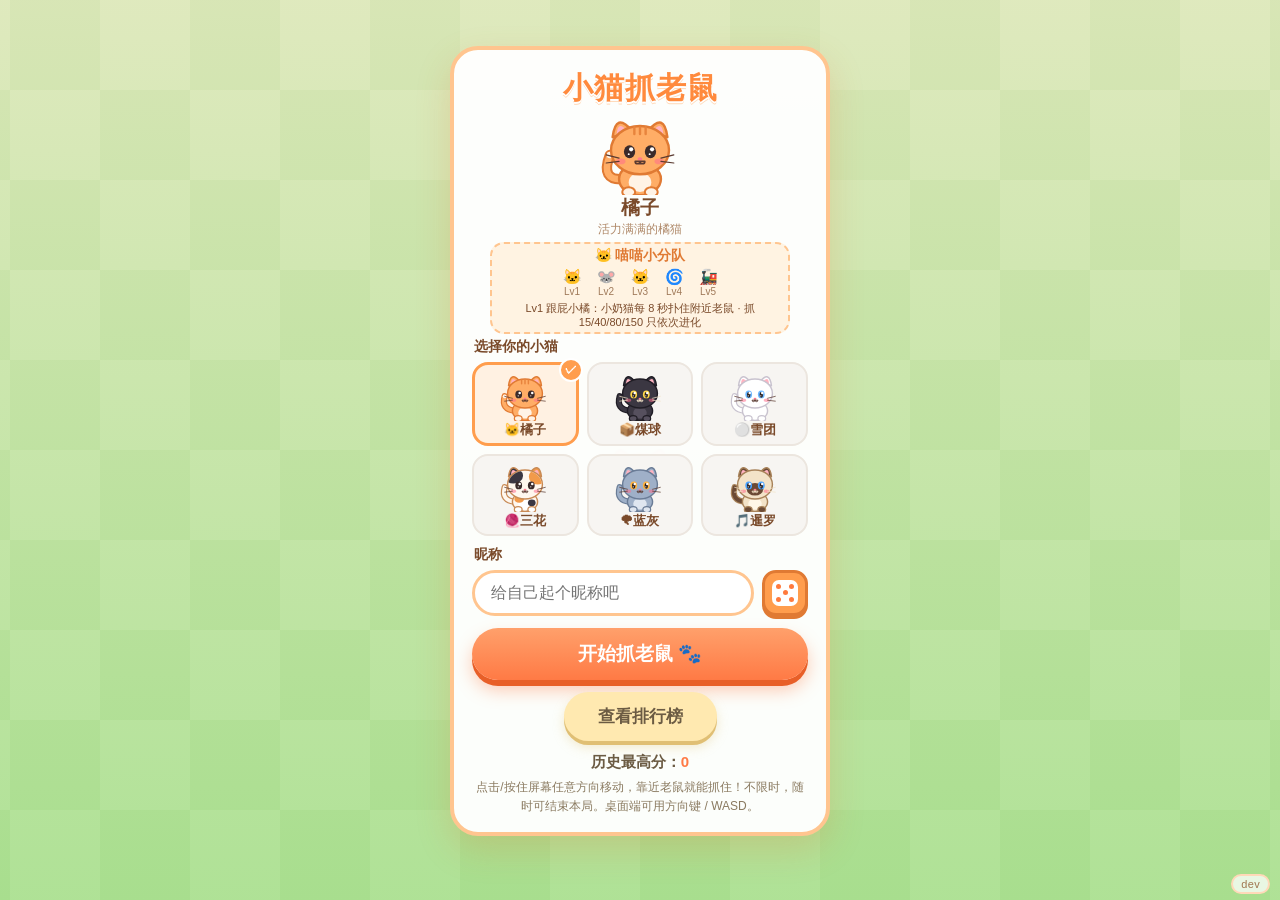
==== web/index.html @ 01315ba4 "v10 UX: merged score popups, perf (box grid, extra res step), near-20 tells, onboarding, HUD drag-th" ====
<!DOCTYPE html>
<html lang="zh-CN">
<head>
<meta charset="UTF-8">
<meta name="viewport" content="width=device-width, initial-scale=1, maximum-scale=1, minimum-scale=1, user-scalable=no, viewport-fit=cover">
<meta name="theme-color" content="#a8de8e">
<title>小猫抓老鼠 Cat Mouse Chase</title>
<link rel="icon" href="data:,">
<link rel="stylesheet" href="style.css?v=__BUILD__">
</head>
<body>
<div id="app">
  <canvas id="game" role="img" aria-label="游戏画面：小猫在草地上抓老鼠"></canvas>

  <div id="hud" class="hidden">
    <div id="hudLeft">
      <div id="scoreText" class="hud-pill" aria-label="得分" aria-live="off">0</div>
      <div id="comboText" class="hidden"></div>
      <div id="rankText" class="hud-pill small">排名：未上榜</div>
      <div id="abilityBadge" class="hud-pill small ability-badge" role="button" tabindex="0" aria-label="查看技能图鉴（暂停）"></div>
    </div>
    <div id="hudRight">
      <button id="hudLbBtn" class="icon-btn lb-hud-btn" aria-label="排行榜">🏆<span>排行</span></button>
      <button id="pauseBtn" class="icon-btn" aria-label="暂停">⏸</button>
      <button id="muteBtn" class="icon-btn" aria-label="静音切换">🔊</button>
    </div>
  </div>

  <div id="evoBanner" class="evo-banner hidden" aria-live="polite"></div>

  <div id="startScreen" class="overlay">
    <div id="buildTag" class="build-tag" aria-label="版本号"></div>
    <div class="panel start-panel">
      <h1>小猫抓老鼠</h1>
      <canvas id="skinPreview" class="skin-preview" width="160" height="150" aria-hidden="true"></canvas>
      <div class="skin-name" id="skinName">橘子</div>
      <div class="skin-desc" id="skinDesc">活力满满的橘猫</div>
      <div class="skin-ability" id="skinAbility"></div>
      <div class="section-title">选择你的小猫</div>
      <div class="skin-grid" id="skinGrid" role="radiogroup" aria-label="选择小猫"></div>
      <label class="nickname-label" for="nicknameInput">昵称</label>
      <div class="nickname-row">
        <input id="nicknameInput" type="text" maxlength="12" placeholder="给自己起个昵称吧" autocomplete="off">
        <button id="diceBtn" class="dice-btn" type="button" aria-label="随机昵称"><span class="dice-face"><i></i><i></i><i></i><i></i><i></i></span></button>
      </div>
      <p class="nickname-hint hidden" id="nicknameHint">昵称包含不当词语，将使用默认昵称</p>
      <button id="startBtn" class="btn-primary btn-wide">开始抓老鼠 🐾</button>
      <button id="showLeaderboardBtnStart" class="btn-secondary">查看排行榜</button>
      <p class="best">历史最高分：<span id="bestScoreStart">0</span></p>
      <p class="hint">点击/按住屏幕任意方向移动，靠近老鼠就能抓住！不限时，随时可结束本局。桌面端可用方向键 / WASD。</p>
    </div>
  </div>

  <div id="pauseScreen" class="overlay hidden">
    <div class="panel">
      <h2>已暂停</h2>
      <button id="resumeBtn" class="btn-primary">继续</button>
      <button id="endRunBtn" class="btn-secondary">结束本局</button>
      <div class="audio-set" id="audioSet">
        <label><input type="checkbox" id="bgmOn"> 🎵 音乐</label><input type="range" id="bgmVol" min="0" max="100" aria-label="音乐音量">
        <label><input type="checkbox" id="sfxOn"> 🔔 音效</label><input type="range" id="sfxVol" min="0" max="100" aria-label="音效音量">
      </div>
      <div class="game-set" id="gameSet">
        <label><input type="checkbox" id="shakeOn"> 📳 震动 / 屏幕抖动</label>
        <label><input type="checkbox" id="reduceMotion"> 🐢 减少动效</label>
        <label><input type="checkbox" id="joystickOn"> 🕹️ 虚拟摇杆</label>
        <label><input type="checkbox" id="cbMode"> 👁️ 色弱模式（金鼠加黑白虚线圈）</label>
      </div>
    </div>
  </div>

  <div id="confirmEndScreen" class="overlay hidden">
    <div class="panel">
      <h2>确定结束本局吗？</h2>
      <p class="hint">本局数据会被冻结并自动结算，游戏不会自动结束，误触可以取消。</p>
      <button id="confirmEndYesBtn" class="btn-primary">结束本局</button>
      <button id="confirmEndNoBtn" class="btn-secondary">继续游戏</button>
    </div>
  </div>

  <div id="resultScreen" class="overlay hidden">
    <div class="panel">
      <h2>本局结算</h2>
      <div class="result-stats">
        <div>得分：<span id="resultScore">0</span></div>
        <div>捕获数：<span id="resultCatches">0</span></div>
        <div>游玩时长：<span id="resultDuration">0</span> 秒</div>
        <div>本局最高连击：x<span id="resultCombo">0</span></div>
        <div>历史最高分：<span id="resultBest">0</span></div>
      </div>
      <div id="resultRankStatus" aria-live="polite">结算中…</div>
      <div id="resultGap" class="result-gap hidden" aria-live="polite"></div>
      <label class="nickname-label" for="nicknameInputResult">昵称（下一局生效）
        <input id="nicknameInputResult" type="text" maxlength="12" autocomplete="off">
      </label>
      <p class="nickname-hint hidden" id="nicknameHintResult">昵称包含不当词语，将使用默认昵称</p>
      <button id="restartBtn" class="btn-primary btn-wide btn-big">再来一局 🐾</button>
      <div class="btn-row">
        <button id="showLeaderboardBtnResult" class="btn-secondary">查看排行榜</button>
      </div>
      <button id="homeBtn" class="btn-secondary">返回首页</button>
    </div>
  </div>

  <div id="onboardScreen" class="overlay hidden" role="dialog" aria-modal="true" aria-label="新手引导">
    <div class="panel onboard-panel">
      <div class="ob-ic" aria-hidden="true"></div>
      <h2 class="ob-t"></h2>
      <p class="ob-d"></p>
      <div class="ob-dots" aria-hidden="true"></div>
      <button id="onboardNext" class="btn-primary btn-wide"></button>
      <button id="onboardSkip" class="btn-secondary">跳过</button>
    </div>
  </div>

  <div id="abilityScreen" class="overlay hidden">
    <div class="panel ab-panel">
      <h2>⏸ 技能图鉴</h2>
      <p class="lb-sub">游戏已暂停 · 关闭后继续</p>
      <div id="abTabs" class="ab-tabs" role="tablist"></div>
      <div id="abStages" class="ab-stages"></div>
      <button id="abilityCloseBtn" class="btn-secondary">关闭并继续</button>
    </div>
  </div>

  <div id="leaderboardScreen" class="overlay hidden">
    <div class="panel">
      <h2>排行榜</h2>
      <p class="lb-sub hidden" id="lbSub">游戏已暂停 · 每 5 秒自动刷新</p>
      <div id="lbFilter" class="lb-filter" role="group" aria-label="按小猫筛选"></div>
      <div id="leaderboardList" class="leaderboard-list"></div>
      <button id="leaderboardCloseBtn" class="btn-secondary">关闭</button>
    </div>
  </div>
</div>
<script src="version.js?v=__BUILD__"></script>
<script src="audio.js?v=__BUILD__"></script>
<script src="art.js?v=__BUILD__"></script>
<script src="anim.js?v=__BUILD__"></script>
<script src="game.js?v=__BUILD__"></script>
</body>
</html>
---- web/style.css ----
* {
  margin: 0;
  padding: 0;
  box-sizing: border-box;
}

html, body {
  width: 100%;
  height: 100%;
  min-height: 100dvh;
  overflow: hidden;
  background: #8fcf6b;
  font-family: -apple-system, BlinkMacSystemFont, "PingFang SC", "Microsoft YaHei",
    "Helvetica Neue", Arial, sans-serif;
  touch-action: none;
  -webkit-user-select: none;
  user-select: none;
  -webkit-touch-callout: none;
}

#app {
  position: fixed;
  inset: 0;
  width: 100%;
  height: 100%;
  height: 100dvh;
  min-height: -webkit-fill-available;
  overflow: hidden;
}

#game {
  position: absolute;
  inset: 0;
  display: block;
  width: 100%;
  height: 100%;
  touch-action: none;
}

#hud {
  position: absolute;
  top: 0;
  left: 0;
  right: 0;
  display: flex;
  align-items: flex-start;
  justify-content: space-between;
  padding: max(10px, env(safe-area-inset-top)) max(14px, env(safe-area-inset-right)) 0 max(14px, env(safe-area-inset-left));
  z-index: 5;
  /* #hud 本身必须禁用指针事件：否则即使子元素都设了 pointer-events，
     这个跨越整个顶部的容器仍会挡住下面的 canvas 点击（见 code review）。
     只有 #hudRight > * 显式打开 pointer-events: auto，按钮才可点。 */
  pointer-events: none;
}

#hud.hidden {
  display: none;
}

#hudLeft {
  pointer-events: none;
  display: flex;
  flex-direction: column;
  gap: 2px;
}

#hudRight {
  pointer-events: none;
  display: flex;
  align-items: center;
  gap: 8px;
}

#hudRight > * {
  pointer-events: auto;
}

#scoreText {
  font-size: 26px;
  font-weight: 800;
  color: #fff;
  text-shadow: 0 2px 0 rgba(0, 0, 0, 0.18), 0 0 6px rgba(255, 255, 255, 0.4);
  letter-spacing: 1px;
}

#comboText {
  font-size: 15px;
  font-weight: 700;
  color: #fff6b8;
  text-shadow: 0 1px 0 rgba(0, 0, 0, 0.25);
}

#comboText.hidden {
  display: none;
}

#rankText {
  font-size: 13px;
  font-weight: 600;
  color: #fff;
  text-shadow: 0 1px 0 rgba(0, 0, 0, 0.2);
  opacity: 0.9;
}

.icon-btn {
  width: 40px;
  height: 40px;
  border-radius: 50%;
  border: none;
  background: rgba(255, 255, 255, 0.78);
  box-shadow: 0 3px 8px rgba(0, 0, 0, 0.15);
  font-size: 18px;
  display: flex;
  align-items: center;
  justify-content: center;
  cursor: pointer;
}

.icon-btn:active {
  transform: scale(0.92);
}

.overlay {
  position: absolute;
  inset: 0;
  display: flex;
  align-items: center;
  justify-content: center;
  background: linear-gradient(180deg, rgba(135, 206, 250, 0.5), rgba(143, 207, 107, 0.55));
  z-index: 10;
  padding: 20px;
  overflow-y: auto;
}

.hidden {
  display: none;
}

.panel {
  width: min(86vw, 380px);
  max-height: 90vh;
  overflow-y: auto;
  background: #fffdf6;
  border-radius: 28px;
  padding: 28px 26px 26px;
  text-align: center;
  box-shadow: 0 16px 40px rgba(0, 0, 0, 0.2);
  border: 4px solid #ffd977;
}

.panel h1 {
  font-size: 28px;
  color: #ff8a5c;
  margin-bottom: 2px;
  text-shadow: 1px 1px 0 #fff3d6;
}

.panel h2 {
  font-size: 22px;
  color: #ff8a5c;
  margin-bottom: 10px;
}

.subtitle {
  font-size: 13px;
  color: #c79a5b;
  letter-spacing: 2px;
  margin-bottom: 14px;
}

.cat-preview {
  font-size: 50px;
  line-height: 1;
  margin: 6px 0 14px;
}

.hint {
  font-size: 13px;
  color: #8a7a60;
  line-height: 1.6;
  margin-bottom: 16px;
}

.btn-primary,
.btn-secondary {
  display: inline-block;
  border: none;
  padding: 13px 34px;
  font-size: 17px;
  font-weight: 800;
  border-radius: 999px;
  cursor: pointer;
  margin: 6px 4px;
}

.btn-primary {
  color: #fff;
  background: linear-gradient(180deg, #ffa06b, #ff7a45);
  box-shadow: 0 6px 0 #e85f28, 0 10px 18px rgba(255, 122, 69, 0.4);
}

.btn-primary:active {
  transform: translateY(4px);
  box-shadow: 0 2px 0 #e85f28, 0 4px 10px rgba(255, 122, 69, 0.4);
}

.btn-secondary {
  color: #6b5b43;
  background: #ffe9b0;
  box-shadow: 0 4px 0 #e0bf74, 0 6px 12px rgba(224, 191, 116, 0.35);
}

.btn-secondary:active {
  transform: translateY(3px);
  box-shadow: 0 1px 0 #e0bf74, 0 2px 6px rgba(224, 191, 116, 0.35);
}

.btn-row {
  display: flex;
  justify-content: center;
  flex-wrap: wrap;
}

.best,
.score-line {
  margin-top: 14px;
  font-size: 15px;
  color: #6b5b43;
  font-weight: 600;
}

.best span,
.score-line span {
  color: #ff7a45;
  font-weight: 800;
}

.nickname-label {
  display: block;
  margin: 14px 0 6px;
  font-size: 13px;
  color: #8a7a60;
  font-weight: 600;
  text-align: left;
}

.nickname-label input {
  display: block;
  width: 100%;
  margin-top: 6px;
  padding: 10px 12px;
  font-size: 15px;
  border-radius: 12px;
  border: 2px solid #ffd977;
  background: #fff;
  color: #4a3f2e;
  box-sizing: border-box;
}

.nickname-label input:focus {
  outline: none;
  border-color: #ff7a45;
}

.nickname-hint {
  margin: -2px 0 4px;
  font-size: 12px;
  color: #d1442c;
  text-align: left;
}

.nickname-hint.hidden {
  display: none;
}

.result-stats {
  text-align: left;
  font-size: 14px;
  color: #6b5b43;
  line-height: 1.9;
  margin: 10px 0;
}

.result-stats span {
  color: #ff7a45;
  font-weight: 800;
}

#resultRankStatus {
  font-size: 13px;
  color: #8a7a60;
  margin-bottom: 6px;
}

.leaderboard-list {
  max-height: 50vh;
  overflow-y: auto;
  margin: 10px 0;
  text-align: left;
}

.lb-row {
  display: flex;
  align-items: center;
  justify-content: space-between;
  padding: 8px 4px;
  border-bottom: 1px solid #f1e4bf;
  font-size: 14px;
  color: #4a3f2e;
}

.lb-rank {
  width: 26px;
  color: #c79a5b;
  font-weight: 700;
  flex-shrink: 0;
}

.lb-name {
  flex: 1;
  overflow: hidden;
  text-overflow: ellipsis;
  white-space: nowrap;
  padding: 0 6px;
}

.lb-score {
  font-weight: 800;
  color: #ff7a45;
  flex-shrink: 0;
}

.lb-badge {
  font-size: 11px;
  font-weight: 700;
  border-radius: 999px;
  padding: 2px 7px;
  margin-left: 6px;
  flex-shrink: 0;
}

.lb-badge.live {
  background: #ffdede;
  color: #d1442c;
}

.lb-badge.paused {
  background: #e6e6e6;
  color: #777;
}

.lb-empty,
.lb-loading,
.lb-error {
  font-size: 13px;
  color: #8a7a60;
  text-align: center;
  padding: 16px 0;
}

/* ===== Q版重设计 ===== */
html, body { background: #a8de8e; }
.overlay { background: linear-gradient(180deg, rgba(255, 236, 214, 0.55), rgba(168, 222, 142, 0.55)); }
.panel { background: rgba(255, 255, 255, 0.96); border: 4px solid #ffc58f; box-shadow: 0 14px 34px rgba(224, 122, 51, 0.22); }
.panel h1 { font-size: 30px; color: #ff8a3d; text-shadow: 0 2px 0 #fff, 0 3px 0 #ffd9b8; letter-spacing: 1px; }
.panel h2 { color: #ff8a3d; }
.start-panel { padding: 18px 18px 16px; }
.skin-preview { width: 94px; height: 84px; display: block; margin: 2px auto 0; }
.skin-name { font-size: 19px; font-weight: 800; color: #7a4a2a; }
.skin-desc { font-size: 12px; color: #b08a6a; margin-bottom: 4px; }
.section-title { text-align: left; font-size: 14px; font-weight: 800; color: #7a4a2a; margin: 4px 2px 6px; }
.skin-grid { display: grid; grid-template-columns: repeat(3, 1fr); gap: 8px; }
.skin-card { position: relative; border: 2px solid #ece6df; background: #f7f5f2; border-radius: 16px; padding: 4px 0 4px; cursor: pointer; font: inherit; color: #7a4a2a; font-size: 13px; font-weight: 700; }
.skin-card canvas { width: 56px; height: 52px; display: block; margin: 0 auto; }
.skin-card.selected { border: 3px solid #ff9d4d; background: #fff1e2; }
.skin-card.selected::after { content: "✓"; position: absolute; top: -7px; right: -7px; width: 20px; height: 20px; line-height: 18px; border-radius: 50%; background: #ff9d4d; color: #fff; font-size: 12px; border: 2px solid #fff; }
.skin-card:active { transform: scale(0.95); }
.nickname-label { color: #7a4a2a; font-size: 14px; font-weight: 800; margin: 10px 2px 6px; }
.nickname-row { display: flex; gap: 8px; align-items: center; }
.nickname-row input, .nickname-label input { flex: 1; min-width: 0; padding: 11px 16px; font-size: 16px; border-radius: 999px; border: 3px solid #ffc58f; background: #fff; color: #5a3a30; }
.nickname-row input:focus { outline: none; border-color: #ff9d4d; }
.dice-btn { flex-shrink: 0; width: 46px; height: 46px; border-radius: 14px; border: 3px solid #e07a33; background: #ff9d4d; display: flex; align-items: center; justify-content: center; cursor: pointer; box-shadow: 0 3px 0 #e07a33; padding: 0; }
.dice-btn:active { transform: translateY(2px); box-shadow: 0 1px 0 #e07a33; }
.dice-btn.rolling .dice-face { animation: dice-roll 0.45s ease-out; }
@keyframes dice-roll { 0% { transform: rotate(0) scale(1); } 50% { transform: rotate(200deg) scale(0.8); } 100% { transform: rotate(360deg) scale(1); } }
.dice-face { position: relative; width: 26px; height: 26px; background: #fff; border-radius: 7px; display: block; }
.dice-face i { position: absolute; width: 5px; height: 5px; border-radius: 50%; background: #ff7a3d; }
.dice-face i:nth-child(1) { left: 4px; top: 4px; } .dice-face i:nth-child(2) { right: 4px; top: 4px; }
.dice-face i:nth-child(3) { left: 10.5px; top: 10.5px; }
.dice-face i:nth-child(4) { left: 4px; bottom: 4px; } .dice-face i:nth-child(5) { right: 4px; bottom: 4px; }
.btn-wide { display: block; width: 100%; margin: 12px 0 6px; font-size: 19px; }
.start-panel .hint { font-size: 12px; margin: 6px 0 0; }
.start-panel .best { margin-top: 6px; }
.hud-pill { background: rgba(255, 255, 255, 0.9); border: 3px solid #ffb36b; border-radius: 999px; color: #7a4a2a !important; text-shadow: none !important; padding: 2px 16px; display: inline-block; align-self: flex-start; }
#scoreText.hud-pill { font-size: 22px; }
#scoreText.hud-pill::before { content: "🐭 "; font-size: 16px; }
#rankText.hud-pill { font-size: 13px; font-weight: 800; padding: 2px 12px; opacity: 1; margin-top: 4px; }
#comboText { color: #ff7a9a; text-shadow: 0 0 3px #fff, 0 0 3px #fff; font-weight: 900; padding-left: 8px; }
.icon-btn { background: #ff9d4d; border: 3px solid #fff; color: #fff; box-shadow: 0 3px 8px rgba(224, 122, 51, 0.35); }
.lb-avatar { width: 30px; height: 30px; flex-shrink: 0; margin-right: 2px; }
.lb-row { border-bottom: 1px dashed #f3d9bf; }
.lb-score { color: #ff8a3d; }
#leaderboardScreen { background: rgba(255, 244, 232, 0.94); }
.lb-badge { margin-right: 8px; }

.lb-hud-btn { width: auto; padding: 0 12px 0 9px; border-radius: 999px; gap: 3px; font-size: 16px; }
.lb-hud-btn span { font-size: 13px; font-weight: 900; color: #fff; }
.lb-sub { font-size: 12px; color: #b08a6a; margin: -6px 0 4px; }
.lb-row.me { background: #fff1e2; border-radius: 12px; border-bottom-color: transparent; box-shadow: inset 0 0 0 2px #ff9d4d; }
.lb-row.me .lb-name { font-weight: 900; color: #e0602a; }
.lb-me-tag { font-size: 11px; font-weight: 800; background: #ff9d4d; color: #fff; border-radius: 999px; padding: 1px 7px; margin-right: 6px; flex-shrink: 0; }

/* ---- 被动能力 ---- */
.ability-badge { display: inline-flex; align-items: center; gap: 4px; pointer-events: none; transition: transform .15s; }
.ability-badge .ab-ic { font-size: 1.1em; }
.ability-badge.flash { transform: scale(1.12); background: #fff3c4; box-shadow: 0 0 0 3px #ffd84a; }
.skin-ability { margin: 0 auto 2px; max-width: 300px; padding: 3px 10px; border-radius: 14px; background: #fff3e2; border: 2px dashed #ffc58f; font-size: 12px; color: #7a4a2a; line-height: 1.28; }
.skin-ability b { display: block; font-size: 14px; color: #e07a33; }
.lb-filter { display: flex; gap: 4px; justify-content: center; flex-wrap: wrap; margin: 4px 0 8px; }
.lb-chip { border: 2px solid #ffd2a8; background: #fff; border-radius: 999px; height: 30px; min-width: 30px; padding: 0 3px; font-weight: 700; color: #7a4a2a; cursor: pointer; display: inline-flex; align-items: center; justify-content: center; }
.lb-chip img { width: 22px; height: 22px; }
.lb-chip.on { background: #ff9d4d; border-color: #ff9d4d; color: #fff; }

/* ---- 全面屏适配 ---- */
.overlay { padding: max(16px, env(safe-area-inset-top)) max(16px, env(safe-area-inset-right)) max(16px, env(safe-area-inset-bottom)) max(16px, env(safe-area-inset-left)); }
.overlay > .panel { max-height: 100%; overflow-y: auto; }
.lb-flag { margin-right: 4px; font-size: 15px; cursor: default; }
.lb-row.lb-changed { animation: lb-changed 1.2s ease-out; }
@keyframes lb-changed { 0% { background: #fff1c2; } 100% { background: transparent; } }
.lb-hud-btn, .ability-badge { white-space: nowrap; }

/* ---- 进化技能 ---- */
.ability-badge { flex-direction: row; align-items: center; gap: 6px; padding: 4px 10px 4px 6px; }
.ability-badge .ab-ic { font-size: 20px; display: inline-block; }
.ability-badge .ab-txt { display: grid; grid-template-columns: auto 1fr; column-gap: 4px; align-items: center; line-height: 1.15; }
.ability-badge .ab-lv { color: #ff7a3d; font-weight: 900; }
.ability-badge .ab-name { font-weight: 700; font-size: 12px; }
.ability-badge .ab-bar { grid-column: 1 / 3; display: block; height: 6px; width: 104px; border-radius: 3px; background: #f3e3d3; overflow: hidden; margin-top: 2px; }
.ability-badge .ab-bar > i { display: block; height: 100%; background: linear-gradient(90deg, #ffb36b, #ff7a3d); border-radius: 3px; transition: width .3s; }
.ability-badge .ab-prog { grid-column: 1 / 3; font-size: 10px; color: #a07a5a; }
.ability-badge.max { box-shadow: 0 0 0 2px #ffd84a; }
.ability-badge.max .ab-bar > i { background: linear-gradient(90deg, #ffd84a, #ffb000); }
.ability-badge.evo .ab-ic { animation: ab-flip .7s ease-out; }
@keyframes ab-flip { 0% { transform: rotateY(0) scale(1); } 50% { transform: rotateY(180deg) scale(1.5); } 100% { transform: rotateY(360deg) scale(1); } }
.evo-banner { position: absolute; top: calc(max(10px, env(safe-area-inset-top)) + 150px); left: 50%; transform: translateX(-50%) scale(.6); z-index: 6; pointer-events: none;
  background: #fff7d6; border: 3px solid #ffc94d; border-radius: 22px; padding: 8px 18px; text-align: center; box-shadow: 0 6px 18px rgba(224,122,51,.25); opacity: 0; white-space: nowrap; }
.evo-banner b { display: block; color: #e07a33; font-size: 17px; }
.evo-banner span { font-size: 12px; color: #8a6a4a; }
.evo-banner.show { animation: evo-pop 2s ease-out forwards; }
@keyframes evo-pop { 0% { opacity: 0; transform: translateX(-50%) scale(.6); } 12% { opacity: 1; transform: translateX(-50%) scale(1.08); } 20% { transform: translateX(-50%) scale(1); } 85% { opacity: 1; } 100% { opacity: 0; transform: translateX(-50%) scale(1); } }
.skin-ability .evo-row { display: flex; justify-content: center; gap: 4px; margin: 2px 0; }
.skin-ability .evo-step { font-size: 10px; color: #a07a5a; display: inline-flex; flex-direction: column; align-items: center; min-width: 30px; }
.skin-ability .evo-step em { font-style: normal; font-size: 15px; }
.skin-ability .evo-desc { display: block; font-size: 11px; }

/* v9 技能图鉴面板（点左上角 Lv 徽章打开，暂停游戏） */
#hud #abilityBadge { pointer-events: auto; cursor: pointer; }
.ab-panel { width: min(360px, 100%); }
.ab-tabs { display: flex; gap: 4px; flex-wrap: wrap; justify-content: center; margin: 6px 0 8px; }
.ab-tab { border: 0; border-radius: 12px; padding: 5px 9px; background: #f1ece6; font: inherit; font-size: 13px; color: #6b4a35; }
.ab-tab.on { background: #ffc58f; font-weight: 700; }
.ab-tab.mine::after { content: " ★"; color: #ff8a3d; }
.ab-stages { display: flex; flex-direction: column; gap: 6px; text-align: left; margin-bottom: 10px; }
.ab-st { display: flex; gap: 8px; align-items: center; padding: 7px 9px; border-radius: 12px; background: #eaf8e4; border: 2px solid transparent; }
.ab-st .ic { font-size: 26px; width: 32px; text-align: center; }
.ab-st .tx { flex: 1; min-width: 0; }
.ab-st b { font-size: 14px; color: #5a3a2a; }
.ab-st .d { font-size: 12px; color: #7a6a5a; }
.ab-st .tag { font-size: 12px; margin-left: 4px; }
.ab-st.cur { background: #ffe9a8; border-color: #ff9a3d; }
.ab-st.lock { background: #eee; opacity: .55; }
.ab-st .bar { height: 6px; background: #d8d0c8; border-radius: 3px; margin-top: 4px; overflow: hidden; }
.ab-st .bar i { display: block; height: 100%; background: #ff9a3d; }

/* 版本号（开始页右下角，避开安全区） */
.build-tag { position: absolute; right: max(10px, env(safe-area-inset-right)); bottom: max(8px, env(safe-area-inset-bottom)); z-index: 2;
  font-size: 11px; color: #a0764f; background: rgba(255,255,255,.75); border: 2px solid #ffd9b8; border-radius: 10px; padding: 2px 8px; pointer-events: none; letter-spacing: .3px; }
/* 开始页给版本号留出底部一条，面板不会压到它 */
#startScreen { padding-bottom: calc(max(8px, env(safe-area-inset-bottom)) + 26px); }
#startScreen .build-tag { bottom: max(6px, env(safe-area-inset-bottom)); }

.audio-set { display: grid; grid-template-columns: auto 1fr; gap: 6px 10px; align-items: center; margin-top: 12px; font-size: 14px; color: #6b4a35; text-align: left; }
.audio-set input[type=range] { width: 100%; accent-color: #ff9a3d; }
.audio-set input[type=checkbox] { accent-color: #ff9a3d; }
.build-tag small { font-size: 10px; opacity: .7; }

/* ---- v10 体验优化 ---- */
#scoreText.hud-pill { font-size: 24px; font-weight: 900; }
#rankText.hud-pill { font-size: 14px; }
#comboText { font-size: 22px; -webkit-text-stroke: 1px #fff; text-shadow: 0 0 3px #fff, 0 0 3px #fff, 0 2px 0 rgba(122, 74, 42, .35); }
#hud.steering #hudRight > * { pointer-events: none; opacity: .55; }
#hudRight .lb-hud-btn span { display: none; }
.game-set { display: grid; gap: 6px; margin-top: 10px; text-align: left; font-size: 14px; color: #6b4a35; }
.game-set label { display: flex; align-items: center; gap: 6px; }
.onboard-panel { max-width: 340px; text-align: center; }
.onboard-panel .ob-ic { font-size: 56px; line-height: 1.1; margin-top: 4px; }
.onboard-panel .ob-d { color: #6b4a35; line-height: 1.55; margin: 6px 0 10px; }
.onboard-panel .ob-dots { color: #ff9d4d; letter-spacing: 4px; margin-bottom: 10px; }
.result-gap { margin: 6px 0; font-weight: 800; color: #e0682a; }
.btn-big { font-size: 20px; padding: 14px 18px; margin: 8px 0; }
button:focus-visible, [role=button]:focus-visible, input:focus-visible { outline: 3px solid #3b82f6; outline-offset: 2px; }
body.reduce-motion * { animation-duration: .001s !important; transition-duration: .001s !important; }
#hudRight .lb-hud-btn { width: 40px; padding: 0; border-radius: 50%; }
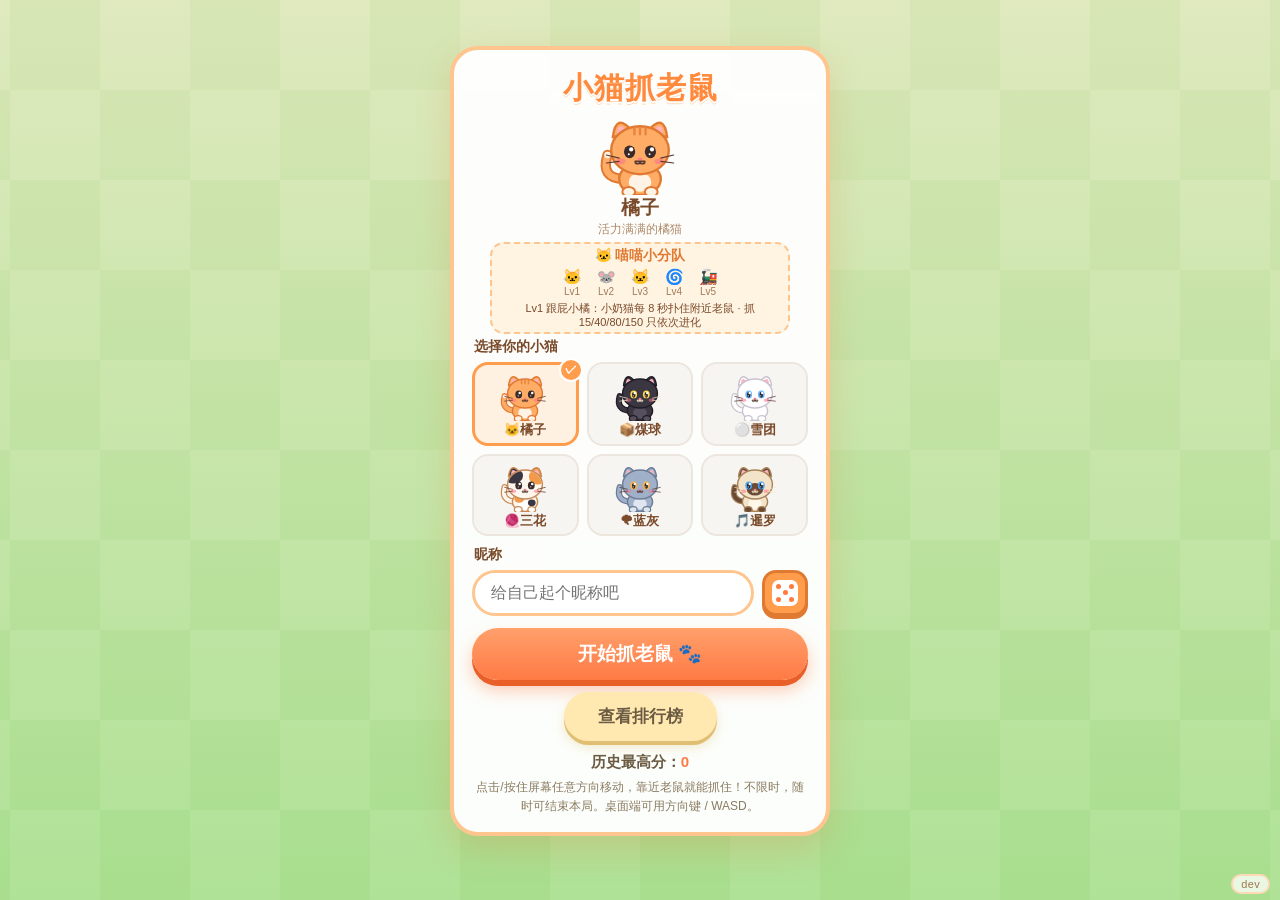
==== commit b33f119e: "v11: bounded 3000x3000 map with fences, mouse nests (only spawn source), day/night cycle, poop-on-ne" ====
--- a/web/index.html
+++ b/web/index.html
@@ -17,6 +17,7 @@
       <div id="scoreText" class="hud-pill" aria-label="得分" aria-live="off">0</div>
       <div id="comboText" class="hidden"></div>
       <div id="rankText" class="hud-pill small">排名：未上榜</div>
+      <div id="dayText" class="hud-pill small day-pill" aria-live="off">☀️ 白天 2:00</div>
       <div id="abilityBadge" class="hud-pill small ability-badge" role="button" tabindex="0" aria-label="查看技能图鉴（暂停）"></div>
     </div>
     <div id="hudRight">
@@ -25,6 +26,8 @@
       <button id="muteBtn" class="icon-btn" aria-label="静音切换">🔊</button>
     </div>
   </div>
+
+  <canvas id="miniMap" class="mini-map hidden" width="96" height="96" role="button" tabindex="0" aria-label="小地图（点击暂停并查看全图）"></canvas>
 
   <div id="evoBanner" class="evo-banner hidden" aria-live="polite"></div>
 
@@ -102,6 +105,16 @@
     </div>
   </div>
 
+  <div id="mapScreen" class="overlay hidden" role="dialog" aria-modal="true" aria-label="全图">
+    <div class="panel map-panel">
+      <h2>🗺️ 全图</h2>
+      <p class="lb-sub">游戏已暂停 · 🟠 小猫 · 🟤 老鼠窝 · ✕ 已摧毁</p>
+      <canvas id="bigMap" class="big-map"></canvas>
+      <p class="hint" id="mapInfo"></p>
+      <button id="mapCloseBtn" class="btn-secondary">关闭并继续</button>
+    </div>
+  </div>
+
   <div id="onboardScreen" class="overlay hidden" role="dialog" aria-modal="true" aria-label="新手引导">
     <div class="panel onboard-panel">
       <div class="ob-ic" aria-hidden="true"></div>
--- a/web/style.css
+++ b/web/style.css
@@ -501,3 +501,10 @@
 button:focus-visible, [role=button]:focus-visible, input:focus-visible { outline: 3px solid #3b82f6; outline-offset: 2px; }
 body.reduce-motion * { animation-duration: .001s !important; transition-duration: .001s !important; }
 #hudRight .lb-hud-btn { width: 40px; padding: 0; border-radius: 50%; }
+
+/* ---- v11 地图 / 昼夜 ---- */
+.day-pill { margin-top: 4px; font-size: 13px; font-weight: 800; }
+.day-pill.night { background: rgba(40, 46, 90, .9) !important; color: #fff3b0 !important; border-color: #8c96ff !important; }
+.mini-map { position: fixed; right: calc(10px + env(safe-area-inset-right)); bottom: calc(10px + env(safe-area-inset-bottom)); width: 96px; height: 96px; border-radius: 14px; border: 3px solid #ffb36b; box-shadow: 0 3px 8px rgba(0,0,0,.18); z-index: 6; cursor: pointer; background: #b8e6a0; }
+.map-panel { text-align: center; }
+.big-map { border-radius: 16px; border: 3px solid #ffb36b; display: block; margin: 8px auto; max-width: 100%; }
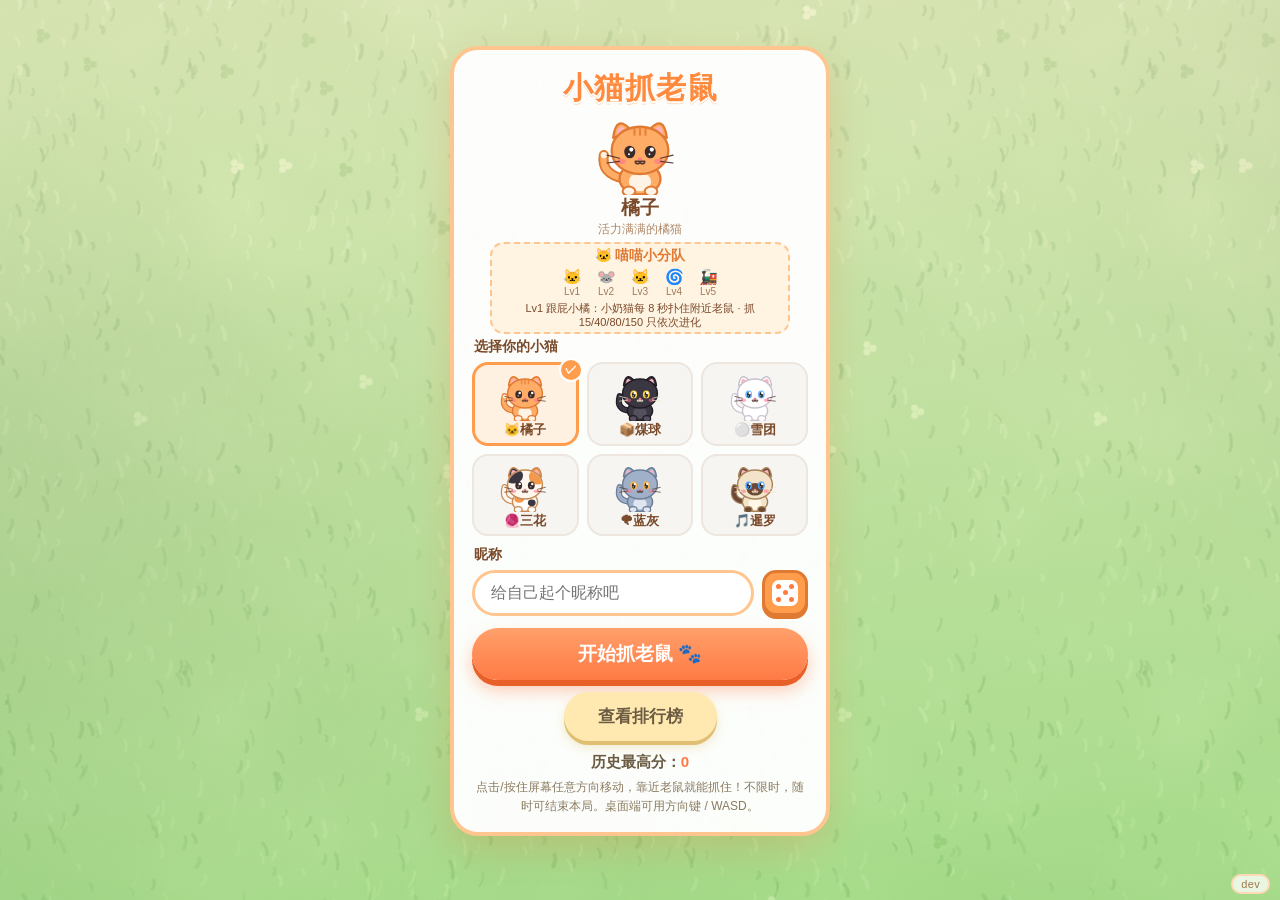
==== commit 172d9a98: "v13 visuals: painted grass, soft shadows, depth haze, UI restyle, night fireflies/glow, camera looka" ====
--- a/web/index.html
+++ b/web/index.html
@@ -16,8 +16,10 @@
     <div id="hudLeft">
       <div id="scoreText" class="hud-pill" aria-label="得分" aria-live="off">0</div>
       <div id="comboText" class="hidden"></div>
-      <div id="rankText" class="hud-pill small">排名：未上榜</div>
-      <div id="dayText" class="hud-pill small day-pill" aria-live="off">☀️ 白天 2:00</div>
+      <div class="hud-row">
+        <div id="rankText" class="hud-pill small">排名：未上榜</div>
+        <div id="dayText" class="hud-pill small day-pill" aria-live="off">☀️ 白天 2:00</div>
+      </div>
       <div id="abilityBadge" class="hud-pill small ability-badge" role="button" tabindex="0" aria-label="查看技能图鉴（暂停）"></div>
     </div>
     <div id="hudRight">
@@ -85,11 +87,11 @@
     <div class="panel">
       <h2>本局结算</h2>
       <div class="result-stats">
-        <div>得分：<span id="resultScore">0</span></div>
-        <div>捕获数：<span id="resultCatches">0</span></div>
-        <div>游玩时长：<span id="resultDuration">0</span> 秒</div>
-        <div>本局最高连击：x<span id="resultCombo">0</span></div>
-        <div>历史最高分：<span id="resultBest">0</span></div>
+        <div>本局得分<span id="resultScore">0</span></div>
+        <div>捕获老鼠<span id="resultCatches">0</span></div>
+        <div>游玩时长（秒）<span id="resultDuration">0</span></div>
+        <div>最高连击<span id="resultCombo">0</span></div>
+        <div>历史最高<span id="resultBest">0</span></div>
       </div>
       <div id="resultRankStatus" aria-live="polite">结算中…</div>
       <div id="resultGap" class="result-gap hidden" aria-live="polite"></div>
--- a/web/style.css
+++ b/web/style.css
@@ -508,3 +508,36 @@
 .mini-map { position: fixed; right: calc(10px + env(safe-area-inset-right)); bottom: calc(10px + env(safe-area-inset-bottom)); width: 96px; height: 96px; border-radius: 14px; border: 3px solid #ffb36b; box-shadow: 0 3px 8px rgba(0,0,0,.18); z-index: 6; cursor: pointer; background: #b8e6a0; }
 .map-panel { text-align: center; }
 .big-map { border-radius: 16px; border: 3px solid #ffb36b; display: block; margin: 8px auto; max-width: 100%; }
+
+/* v13 打击感 */
+#scoreText.bump { animation: scoreBump .18s ease-out; }
+@keyframes scoreBump { 0% { transform: scale(1); } 45% { transform: scale(1.14); } 100% { transform: scale(1); } }
+#comboText.tier-pop { animation: tierPop .5s cubic-bezier(.2,1.6,.4,1); }
+@keyframes tierPop { 0% { transform: scale(.6); } 60% { transform: scale(1.35); } 100% { transform: scale(1); } }
+body.reduce-motion #scoreText.bump, body.reduce-motion #comboText.tier-pop { animation: none; }
+
+/* ---- v13 A7 UI 改版：奶油纸片风、阴影代替粗描边、信息分层 ---- */
+#hudLeft { gap: 5px; }
+.hud-pill { background: linear-gradient(180deg, #fffdf6, #fff3e0); border: 0; box-shadow: 0 2px 0 rgba(170,110,60,.25), 0 4px 12px rgba(90,60,20,.18), inset 0 0 0 2px rgba(255,190,130,.55); }
+#scoreText.hud-pill { font-size: 26px; padding: 3px 18px 3px 14px; letter-spacing: .5px; color: #6b3d1e !important; }
+#scoreText.hud-pill::before { font-size: 18px; vertical-align: 2px; }
+.hud-row { display: flex; gap: 5px; align-items: center; }
+.hud-row .hud-pill { margin-top: 0 !important; font-size: 12px !important; padding: 2px 10px !important; opacity: .95; }
+#comboText { position: relative; display: inline-block; align-self: flex-start; font-size: 20px; padding: 0 10px 6px; color: #ff8a3d; transition: color .2s; }
+#comboText::after { content: ""; position: absolute; left: 10px; right: 10px; bottom: 0; height: 5px; border-radius: 3px; background: linear-gradient(90deg, currentColor calc(var(--cb, 1) * 100%), rgba(255,255,255,.7) 0); box-shadow: 0 0 0 1px rgba(122,74,42,.25); }
+#comboText.tier1 { color: #ff6b4a; font-size: 22px; }
+#comboText.tier2 { color: #d94fd0; font-size: 24px; }
+#comboText.tier3 { color: #ffb000; font-size: 26px; text-shadow: 0 0 6px #fff3a0, 0 0 3px #fff; }
+.ability-badge { transform-origin: left top; transform: scale(.86); margin-top: -2px; }
+.ability-badge.flash { transform: scale(.98); }
+.icon-btn { background: linear-gradient(180deg, #ffb06a, #ff8f3d); border: 2px solid #fff; box-shadow: 0 2px 0 #d9702a, 0 4px 10px rgba(224,122,51,.3); }
+.mini-map { border: 0; box-shadow: 0 0 0 3px #fff, 0 0 0 5px rgba(255,170,100,.7), 0 6px 14px rgba(0,0,0,.2); }
+/* 结算页：纸质卡片 */
+#resultScreen .panel { background: radial-gradient(circle at 30% 0%, #fffaf0, #fbefd9 70%); border: 0; box-shadow: 0 0 0 4px #fff, 0 0 0 7px #f2c48d, 0 14px 30px rgba(90,50,10,.3); position: relative; }
+#resultScreen .panel::before { content: ""; position: absolute; inset: 8px; border: 2px dashed rgba(210,150,90,.55); border-radius: 18px; pointer-events: none; }
+#resultScreen h2 { display: inline-block; background: #ff9d4d; color: #fff; padding: 4px 22px; border-radius: 12px; box-shadow: 0 3px 0 #d9702a; letter-spacing: 3px; transform: rotate(-2deg); }
+#resultScreen .result-stats { display: grid; grid-template-columns: 1fr 1fr; gap: 6px; text-align: center; }
+#resultScreen .result-stats > div { background: rgba(255,255,255,.75); border-radius: 12px; padding: 6px 4px; font-size: 13px; color: #8a5a3a; box-shadow: inset 0 0 0 2px #f6dcc0; }
+#resultScreen .result-stats > div span { display: block; font-size: 20px; font-weight: 900; color: #e0682a; }
+#resultScreen .result-stats > div:first-child { grid-column: 1 / 3; font-size: 14px; }
+#resultScreen .result-stats > div:first-child span { font-size: 46px; line-height: 1.05; color: #d9541a; text-shadow: 0 3px 0 #ffd2a0; }
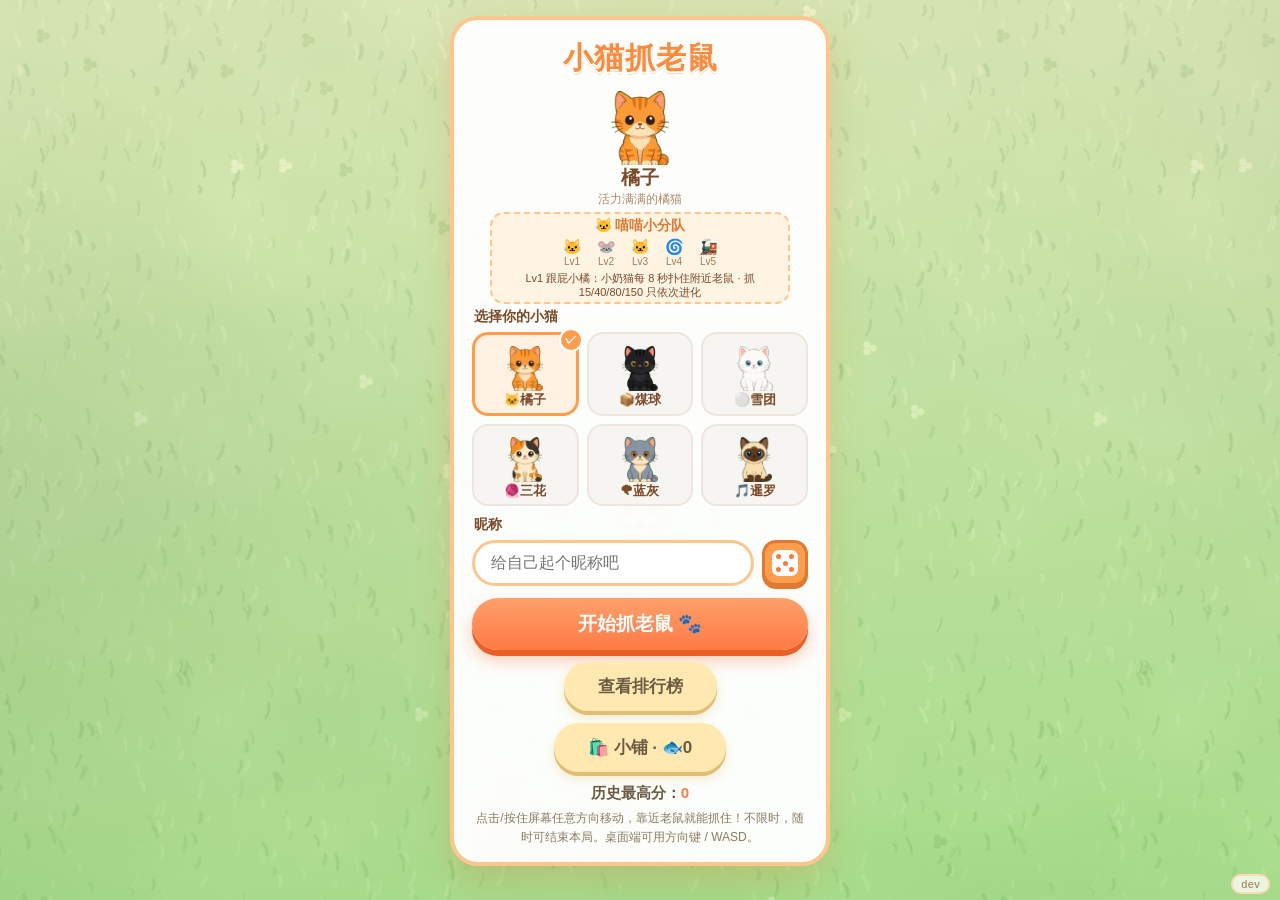
==== commit 31183e8f: "v17 MAP2: fixed terrain (river with 2 bridges + 2 stepping-stone fords, lake, hills), baked terrain+" ====
--- a/web/index.html
+++ b/web/index.html
@@ -152,6 +152,7 @@
 <script src="audio.js?v=__BUILD__"></script>
 <script src="art.js?v=__BUILD__"></script>
 <script src="anim.js?v=__BUILD__"></script>
+<script src="terrain.js?v=__BUILD__"></script>
 <script src="game.js?v=__BUILD__"></script>
 </body>
 </html>
--- a/web/style.css
+++ b/web/style.css
@@ -541,3 +541,20 @@
 #resultScreen .result-stats > div span { display: block; font-size: 20px; font-weight: 900; color: #e0682a; }
 #resultScreen .result-stats > div:first-child { grid-column: 1 / 3; font-size: 14px; }
 #resultScreen .result-stats > div:first-child span { font-size: 46px; line-height: 1.05; color: #d9541a; text-shadow: 0 3px 0 #ffd2a0; }
+
+/* v13 任务 / 小铺 */
+.mission-chip { font-size: 12px !important; padding: 3px 10px !important; max-width: 64vw; white-space: nowrap; overflow: hidden; text-overflow: ellipsis; color: #6b3d1e !important; }
+.mission-chip.all { background: linear-gradient(180deg, #fff6c8, #ffe38a); }
+.result-missions { margin: 8px 0 4px; padding: 8px 10px; background: rgba(255,255,255,.75); border-radius: 12px; box-shadow: inset 0 0 0 2px #f6dcc0; text-align: left; font-size: 13px; color: #6b4a35; }
+.result-missions .rm-head { font-weight: 900; color: #e0682a; margin-bottom: 4px; letter-spacing: 1px; }
+.result-missions .rm-row { padding: 2px 0; } .result-missions .rm-row.ok { color: #3c8a3a; font-weight: 700; }
+.result-missions .rm-reward { margin-top: 6px; font-weight: 800; color: #b5651d; }
+.shop-btn { margin-top: 6px; }
+.shop-panel { width: min(360px, 100%); text-align: center; }
+.shop-bal { font-weight: 800; color: #b5651d; margin: 4px 0 10px; }
+.shop-grid { display: grid; grid-template-columns: repeat(3, 1fr); gap: 8px; }
+.shop-item { border: 0; border-radius: 14px; background: #fff; box-shadow: inset 0 0 0 2px #f6dcc0, 0 2px 0 #eed2b2; padding: 8px 4px; display: flex; flex-direction: column; align-items: center; gap: 2px; font: inherit; color: #6b4a35; cursor: pointer; }
+.shop-item .si-e { font-size: 30px; } .shop-item b { font-size: 13px; } .shop-item small { font-size: 11px; color: #b5651d; font-weight: 800; }
+.shop-item.on { box-shadow: inset 0 0 0 3px #ff9d4d, 0 2px 0 #eed2b2; background: #fff4e6; }
+.shop-item.lock .si-e { filter: grayscale(.6); opacity: .75; } .shop-item.poor small { color: #b0a090; }
+.shop-note { font-size: 11px; color: #a08060; margin: 10px 0 6px; }
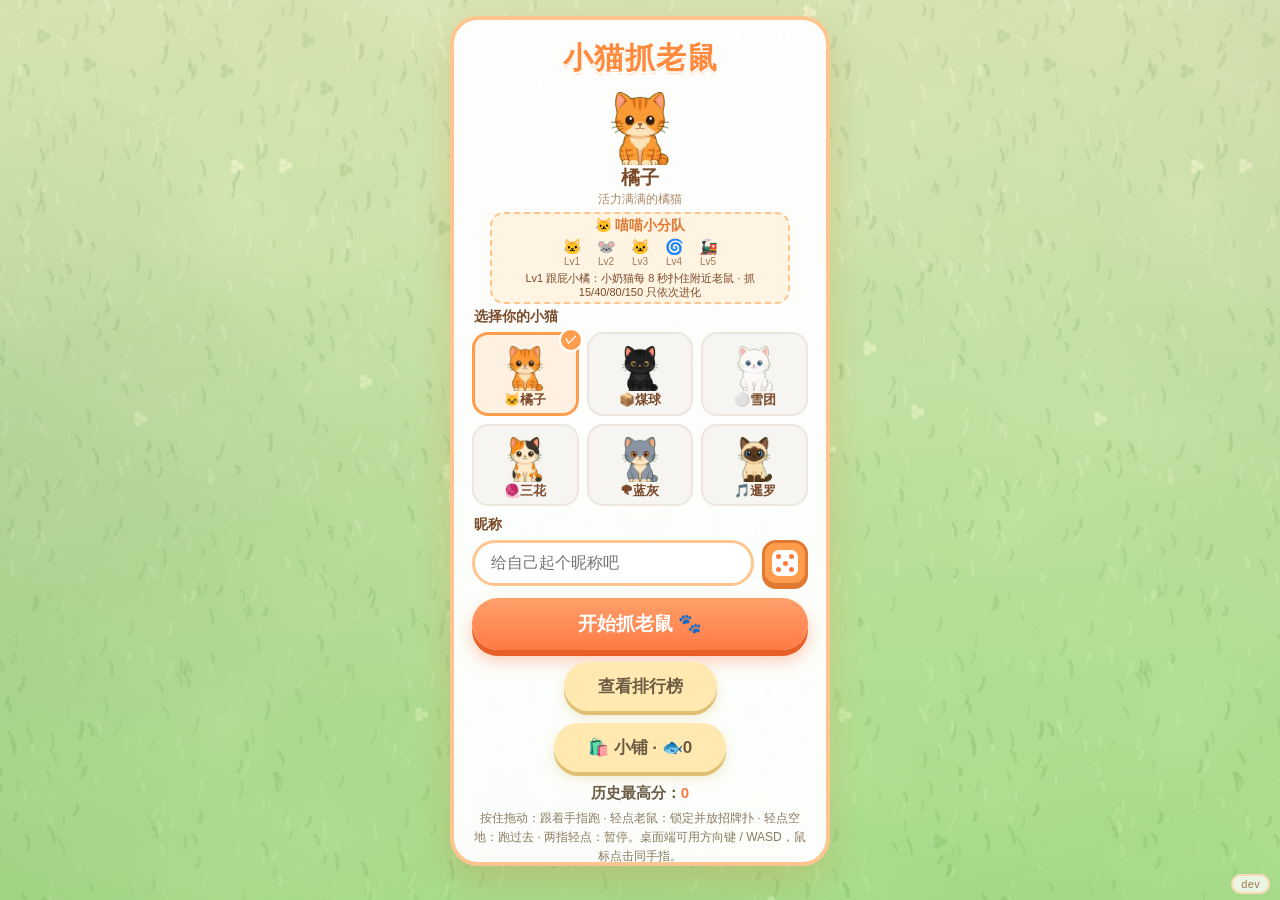
==== commit 8f5d8e14: "v19: TAP3 gestures (hold/drag follow, tap-mouse lock + per-cat signature pounce, tap-ground flag), t" ====
--- a/web/index.html
+++ b/web/index.html
@@ -12,7 +12,7 @@
 <div id="app">
   <canvas id="game" role="img" aria-label="游戏画面：小猫在草地上抓老鼠"></canvas>
 
-  <div id="hud" class="hidden">
+  <div id="hud" class="hidden tap3">
     <div id="hudLeft">
       <div id="scoreText" class="hud-pill" aria-label="得分" aria-live="off">0</div>
       <div id="comboText" class="hidden"></div>
@@ -52,7 +52,7 @@
       <button id="startBtn" class="btn-primary btn-wide">开始抓老鼠 🐾</button>
       <button id="showLeaderboardBtnStart" class="btn-secondary">查看排行榜</button>
       <p class="best">历史最高分：<span id="bestScoreStart">0</span></p>
-      <p class="hint">点击/按住屏幕任意方向移动，靠近老鼠就能抓住！不限时，随时可结束本局。桌面端可用方向键 / WASD。</p>
+      <p class="hint">按住拖动：跟着手指跑 · 轻点老鼠：锁定并放招牌扑 · 轻点空地：跑过去 · 两指轻点：暂停。桌面端可用方向键 / WASD，鼠标点击同手指。</p>
     </div>
   </div>
 
@@ -60,6 +60,13 @@
     <div class="panel">
       <h2>已暂停</h2>
       <button id="resumeBtn" class="btn-primary">继续</button>
+      <div class="pause-row">
+        <button id="pauseLbBtn" class="btn-secondary" type="button">🏆 排行榜</button>
+        <button id="pauseAbBtn" class="btn-secondary" type="button">📖 技能</button>
+        <button id="pauseMapBtn" class="btn-secondary" type="button">🗺️ 全图</button>
+        <button id="pauseMuteBtn" class="btn-secondary" type="button">🔊 声音</button>
+      </div>
+      <p class="hint pause-tip">两指轻点屏幕暂停 · 切到后台会自动暂停</p>
       <button id="endRunBtn" class="btn-secondary">结束本局</button>
       <div class="audio-set" id="audioSet">
         <label><input type="checkbox" id="bgmOn"> 🎵 音乐</label><input type="range" id="bgmVol" min="0" max="100" aria-label="音乐音量">
@@ -68,7 +75,6 @@
       <div class="game-set" id="gameSet">
         <label><input type="checkbox" id="shakeOn"> 📳 震动 / 屏幕抖动</label>
         <label><input type="checkbox" id="reduceMotion"> 🐢 减少动效</label>
-        <label><input type="checkbox" id="joystickOn"> 🕹️ 虚拟摇杆</label>
         <label><input type="checkbox" id="cbMode"> 👁️ 色弱模式（金鼠加黑白虚线圈）</label>
       </div>
     </div>
--- a/web/style.css
+++ b/web/style.css
@@ -558,3 +558,18 @@
 .shop-item.on { box-shadow: inset 0 0 0 3px #ff9d4d, 0 2px 0 #eed2b2; background: #fff4e6; }
 .shop-item.lock .si-e { filter: grayscale(.6); opacity: .75; } .shop-item.poor small { color: #b0a090; }
 .shop-note { font-size: 11px; color: #a08060; margin: 10px 0 6px; }
+
+/* v19 TAP3：游戏中无按钮，HUD 只有两行描边白字、不可点 */
+#hud.tap3 { pointer-events: none; }
+#hud.tap3 #hudRight, #hud.tap3 #rankText, #hud.tap3 #abilityBadge, #hud.tap3 #missionChip, #hud.tap3 #comboText { display: none !important; }
+#hud.tap3 #scoreText, #hud.tap3 #dayText { background: none !important; box-shadow: none !important; border: 0 !important; color: #fff; font-weight: 800;
+  text-shadow: 0 0 3px rgba(60,40,20,.9), 0 1px 2px rgba(60,40,20,.9), 1px 0 2px rgba(60,40,20,.8), -1px 0 2px rgba(60,40,20,.8); padding: 0; }
+#hud.tap3 #scoreText { font-size: 24px; position: fixed; left: calc(14px + env(safe-area-inset-left)); top: calc(10px + env(safe-area-inset-top)); }
+#hud.tap3 #dayText { font-size: 15px; position: fixed; right: calc(14px + env(safe-area-inset-right)); top: calc(14px + env(safe-area-inset-top)); }
+#hud.tap3.steering { opacity: 1; }
+#miniMap { display: none !important; }
+.pause-row { display: grid; grid-template-columns: 1fr 1fr; gap: 8px; margin: 10px 0 4px; }
+.pause-row button { min-height: 44px; }
+.pause-tip { margin: 4px 0 8px; }
+canvas#game { touch-action: none; }
+.onboard-panel .ob-d { white-space: pre-line; text-align: left; }
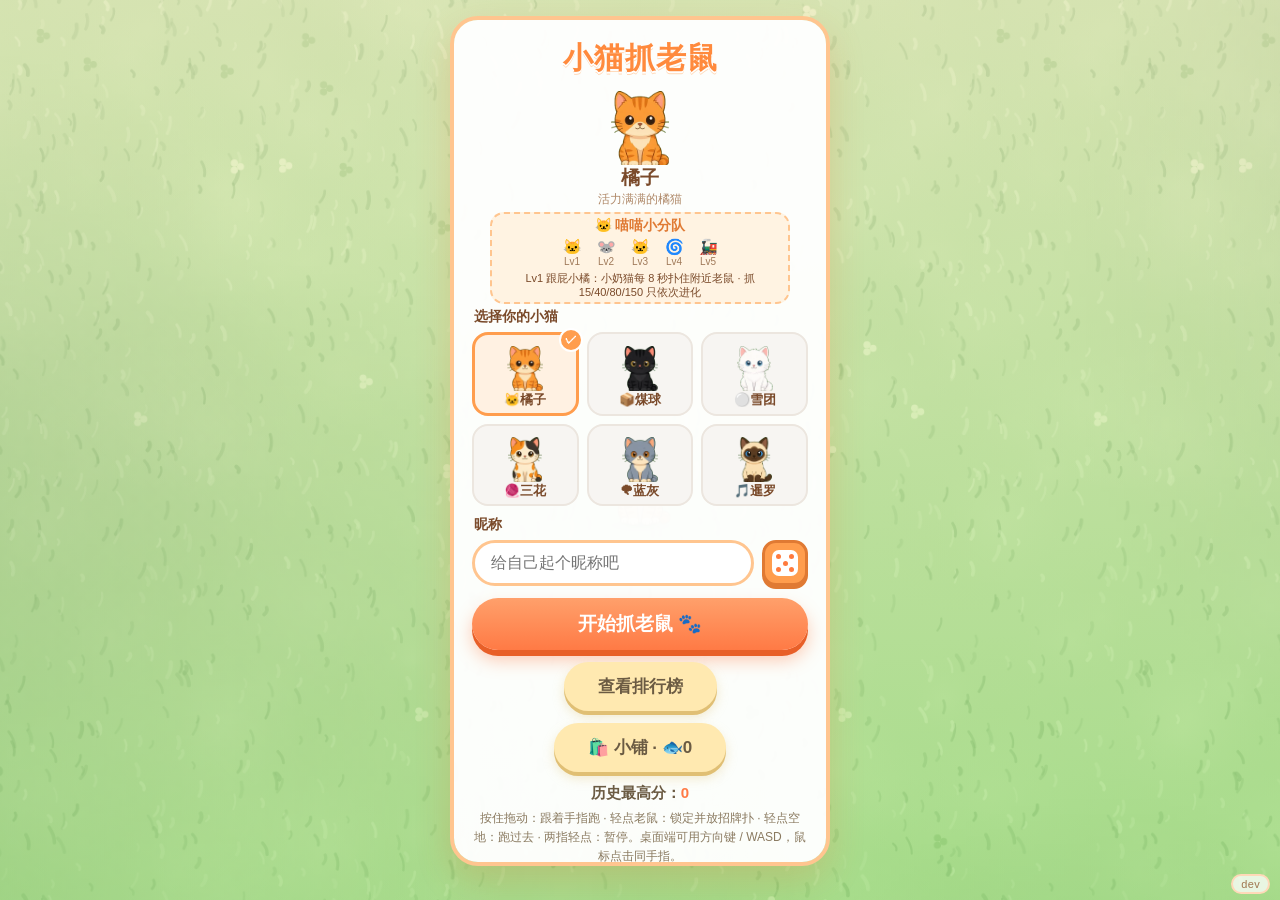
==== commit f6a73baa: "v20: fixed 220u any-direction tap-pounce with fast dash + range ring; top HUD (count / timer / 46px " ====
--- a/web/index.html
+++ b/web/index.html
@@ -29,6 +29,7 @@
     </div>
   </div>
 
+  <div id="rankToast" aria-live="polite"></div>
   <canvas id="miniMap" class="mini-map hidden" width="96" height="96" role="button" tabindex="0" aria-label="小地图（点击暂停并查看全图）"></canvas>
 
   <div id="evoBanner" class="evo-banner hidden" aria-live="polite"></div>
--- a/web/style.css
+++ b/web/style.css
@@ -561,11 +561,11 @@
 
 /* v19 TAP3：游戏中无按钮，HUD 只有两行描边白字、不可点 */
 #hud.tap3 { pointer-events: none; }
-#hud.tap3 #hudRight, #hud.tap3 #rankText, #hud.tap3 #abilityBadge, #hud.tap3 #missionChip, #hud.tap3 #comboText { display: none !important; }
+#hud.tap3 #hudLbBtn, #hud.tap3 #muteBtn, #hud.tap3 #rankText, #hud.tap3 #abilityBadge, #hud.tap3 #missionChip, #hud.tap3 #comboText { display: none !important; }
 #hud.tap3 #scoreText, #hud.tap3 #dayText { background: none !important; box-shadow: none !important; border: 0 !important; color: #fff; font-weight: 800;
   text-shadow: 0 0 3px rgba(60,40,20,.9), 0 1px 2px rgba(60,40,20,.9), 1px 0 2px rgba(60,40,20,.8), -1px 0 2px rgba(60,40,20,.8); padding: 0; }
 #hud.tap3 #scoreText { font-size: 24px; position: fixed; left: calc(14px + env(safe-area-inset-left)); top: calc(10px + env(safe-area-inset-top)); }
-#hud.tap3 #dayText { font-size: 15px; position: fixed; right: calc(14px + env(safe-area-inset-right)); top: calc(14px + env(safe-area-inset-top)); }
+#hud.tap3 #dayText { font-size: 15px; position: fixed; left: 50%; transform: translateX(-50%); top: calc(14px + env(safe-area-inset-top)); }
 #hud.tap3.steering { opacity: 1; }
 #miniMap { display: none !important; }
 .pause-row { display: grid; grid-template-columns: 1fr 1fr; gap: 8px; margin: 10px 0 4px; }
@@ -573,3 +573,13 @@
 .pause-tip { margin: 4px 0 8px; }
 canvas#game { touch-action: none; }
 .onboard-panel .ob-d { white-space: pre-line; text-align: left; }
+
+/* v20 顶部 HUD：右上暂停按钮 + 左上名次提示 */
+#hud.tap3 #hudRight { position: fixed; right: calc(8px + env(safe-area-inset-right)); top: calc(6px + env(safe-area-inset-top)); display: block; }
+#hud.tap3 #pauseBtn { pointer-events: auto; width: 46px; height: 46px; min-width: 46px; font-size: 20px; border-radius: 14px; background: rgba(255,255,255,.35); border: 1.5px solid rgba(255,255,255,.7); color: #fff; text-shadow: 0 1px 2px rgba(0,0,0,.5); touch-action: manipulation; }
+#rankToast { position: fixed; left: calc(12px + env(safe-area-inset-left)); top: calc(48px + env(safe-area-inset-top)); z-index: 30; pointer-events: none;
+  font: 700 13px/1.2 system-ui, sans-serif; color: #fff; background: rgba(40,30,20,.45); padding: 5px 10px; border-radius: 10px; max-width: 46vw;
+  opacity: 0; transform: translateY(-4px); transition: opacity .25s, transform .25s; }
+#rankToast.show { opacity: 1; transform: none; }
+#hud.tap3 #scoreText::before { content: none; }
+#hud.tap3 #scoreText, #hud.tap3 #dayText { color: #fff !important; text-shadow: 0 1px 2px rgba(0,0,0,.55), 0 0 3px rgba(0,0,0,.35); }
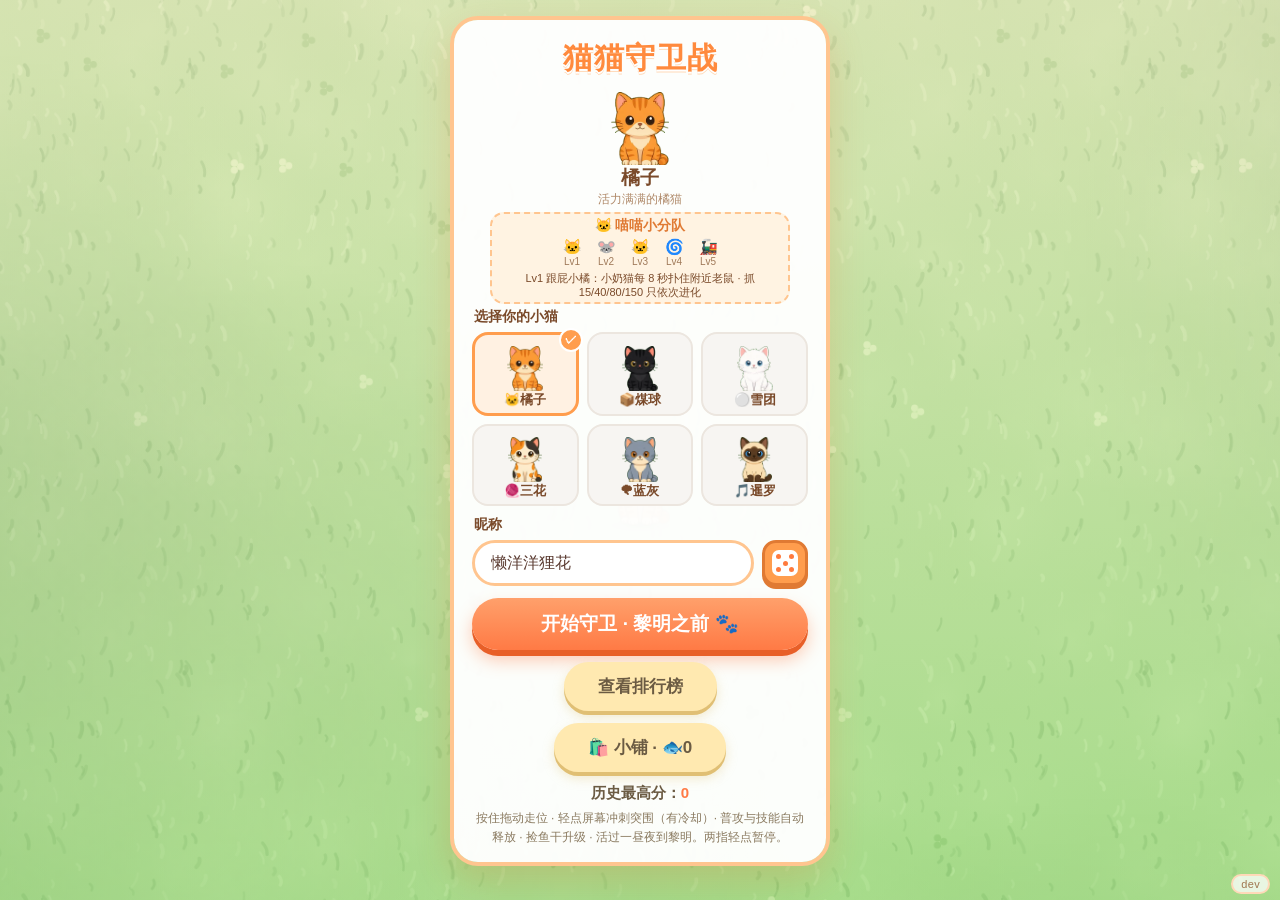
==== commit 0a0669c4: "feat(survivors): M1 守卫战入口 — AutoPounce/冲刺/接触伤/升级三选一 仅守卫战公开展示；1 昼夜轴+黄昏恐慌波；心夜成长；本地结算。 经典追逐入口移除（代码 if-b" ====
--- a/web/index.html
+++ b/web/index.html
@@ -37,7 +37,7 @@
   <div id="startScreen" class="overlay">
     <div id="buildTag" class="build-tag" aria-label="版本号"></div>
     <div class="panel start-panel">
-      <h1>小猫抓老鼠</h1>
+      <h1>猫猫守卫战</h1>
       <canvas id="skinPreview" class="skin-preview" width="160" height="150" aria-hidden="true"></canvas>
       <div class="skin-name" id="skinName">橘子</div>
       <div class="skin-desc" id="skinDesc">活力满满的橘猫</div>
@@ -50,10 +50,10 @@
         <button id="diceBtn" class="dice-btn" type="button" aria-label="随机昵称"><span class="dice-face"><i></i><i></i><i></i><i></i><i></i></span></button>
       </div>
       <p class="nickname-hint hidden" id="nicknameHint">昵称包含不当词语，将使用默认昵称</p>
-      <button id="startBtn" class="btn-primary btn-wide">开始抓老鼠 🐾</button>
+      <button id="startBtn" class="btn-primary btn-wide">开始守卫 · 黎明之前 🐾</button>
       <button id="showLeaderboardBtnStart" class="btn-secondary">查看排行榜</button>
       <p class="best">历史最高分：<span id="bestScoreStart">0</span></p>
-      <p class="hint">按住拖动：跟着手指跑 · 轻点老鼠：锁定并放招牌扑 · 轻点空地：跑过去 · 两指轻点：暂停。桌面端可用方向键 / WASD，鼠标点击同手指。</p>
+      <p class="hint">按住拖动走位 · 轻点屏幕冲刺突围（有冷却）· 普攻与技能自动释放 · 捡鱼干升级 · 活过一昼夜到黎明。两指轻点暂停。</p>
     </div>
   </div>
 
@@ -95,7 +95,7 @@
       <h2>本局结算</h2>
       <div class="result-stats">
         <div>本局得分<span id="resultScore">0</span></div>
-        <div>捕获老鼠<span id="resultCatches">0</span></div>
+        <div>击杀老鼠<span id="resultCatches">0</span></div>
         <div>游玩时长（秒）<span id="resultDuration">0</span></div>
         <div>最高连击<span id="resultCombo">0</span></div>
         <div>历史最高<span id="resultBest">0</span></div>
--- a/web/style.css
+++ b/web/style.css
@@ -583,3 +583,15 @@
 #rankToast.show { opacity: 1; transform: none; }
 #hud.tap3 #scoreText::before { content: none; }
 #hud.tap3 #scoreText, #hud.tap3 #dayText { color: #fff !important; text-shadow: 0 1px 2px rgba(0,0,0,.55), 0 0 3px rgba(0,0,0,.35); }
+
+/* v23 survivors upgrade pick */
+.surv-pick-panel { max-width: 420px; }
+.surv-cards { display: flex; flex-direction: column; gap: 10px; margin-top: 8px; }
+.surv-card { text-align: left; border: 3px solid #ffc58f; border-radius: 18px; background: #fff8ef; padding: 12px 14px; cursor: pointer; }
+.surv-card:active { transform: scale(0.98); }
+.surv-card .ic { font-size: 28px; }
+.surv-card .nm { font-weight: 900; color: #5a3a30; margin: 4px 0; }
+.surv-card .ds { font-size: 13px; color: #7a4a2a; line-height: 1.35; }
+
+#survPick { z-index: 40; }
+#resultScreen { z-index: 50; }
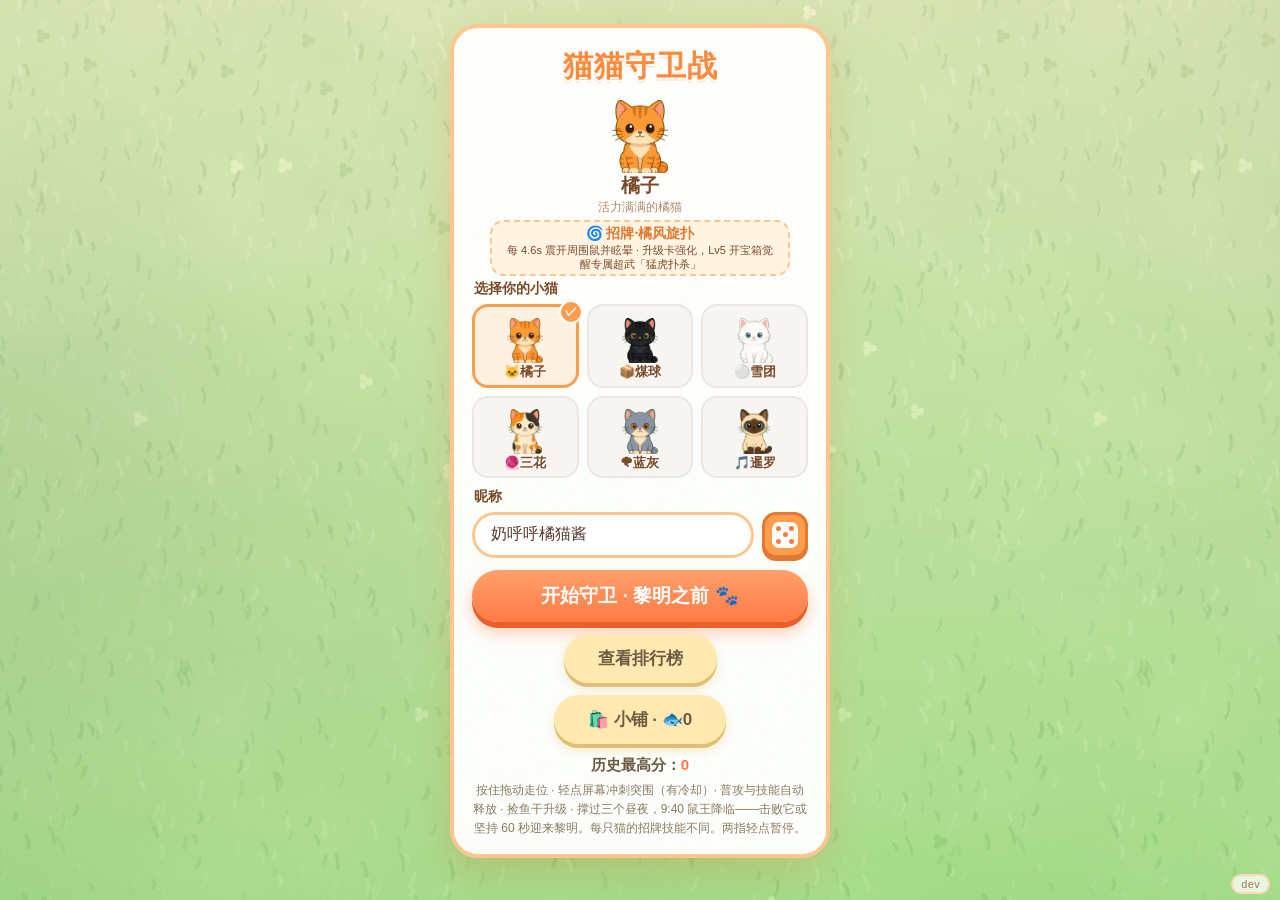
==== commit 78d21c0d: "Survivors M2: 3 day-night cycles, elites w/ affixes, Boss 鼠王 3 phases, chests, per-cat main weapons " ====
--- a/web/index.html
+++ b/web/index.html
@@ -53,7 +53,7 @@
       <button id="startBtn" class="btn-primary btn-wide">开始守卫 · 黎明之前 🐾</button>
       <button id="showLeaderboardBtnStart" class="btn-secondary">查看排行榜</button>
       <p class="best">历史最高分：<span id="bestScoreStart">0</span></p>
-      <p class="hint">按住拖动走位 · 轻点屏幕冲刺突围（有冷却）· 普攻与技能自动释放 · 捡鱼干升级 · 活过一昼夜到黎明。两指轻点暂停。</p>
+      <p class="hint">按住拖动走位 · 轻点屏幕冲刺突围（有冷却）· 普攻与技能自动释放 · 捡鱼干升级 · 撑过三个昼夜，9:40 鼠王降临——击败它或坚持 60 秒迎来黎明。每只猫的招牌技能不同。两指轻点暂停。</p>
     </div>
   </div>
 
